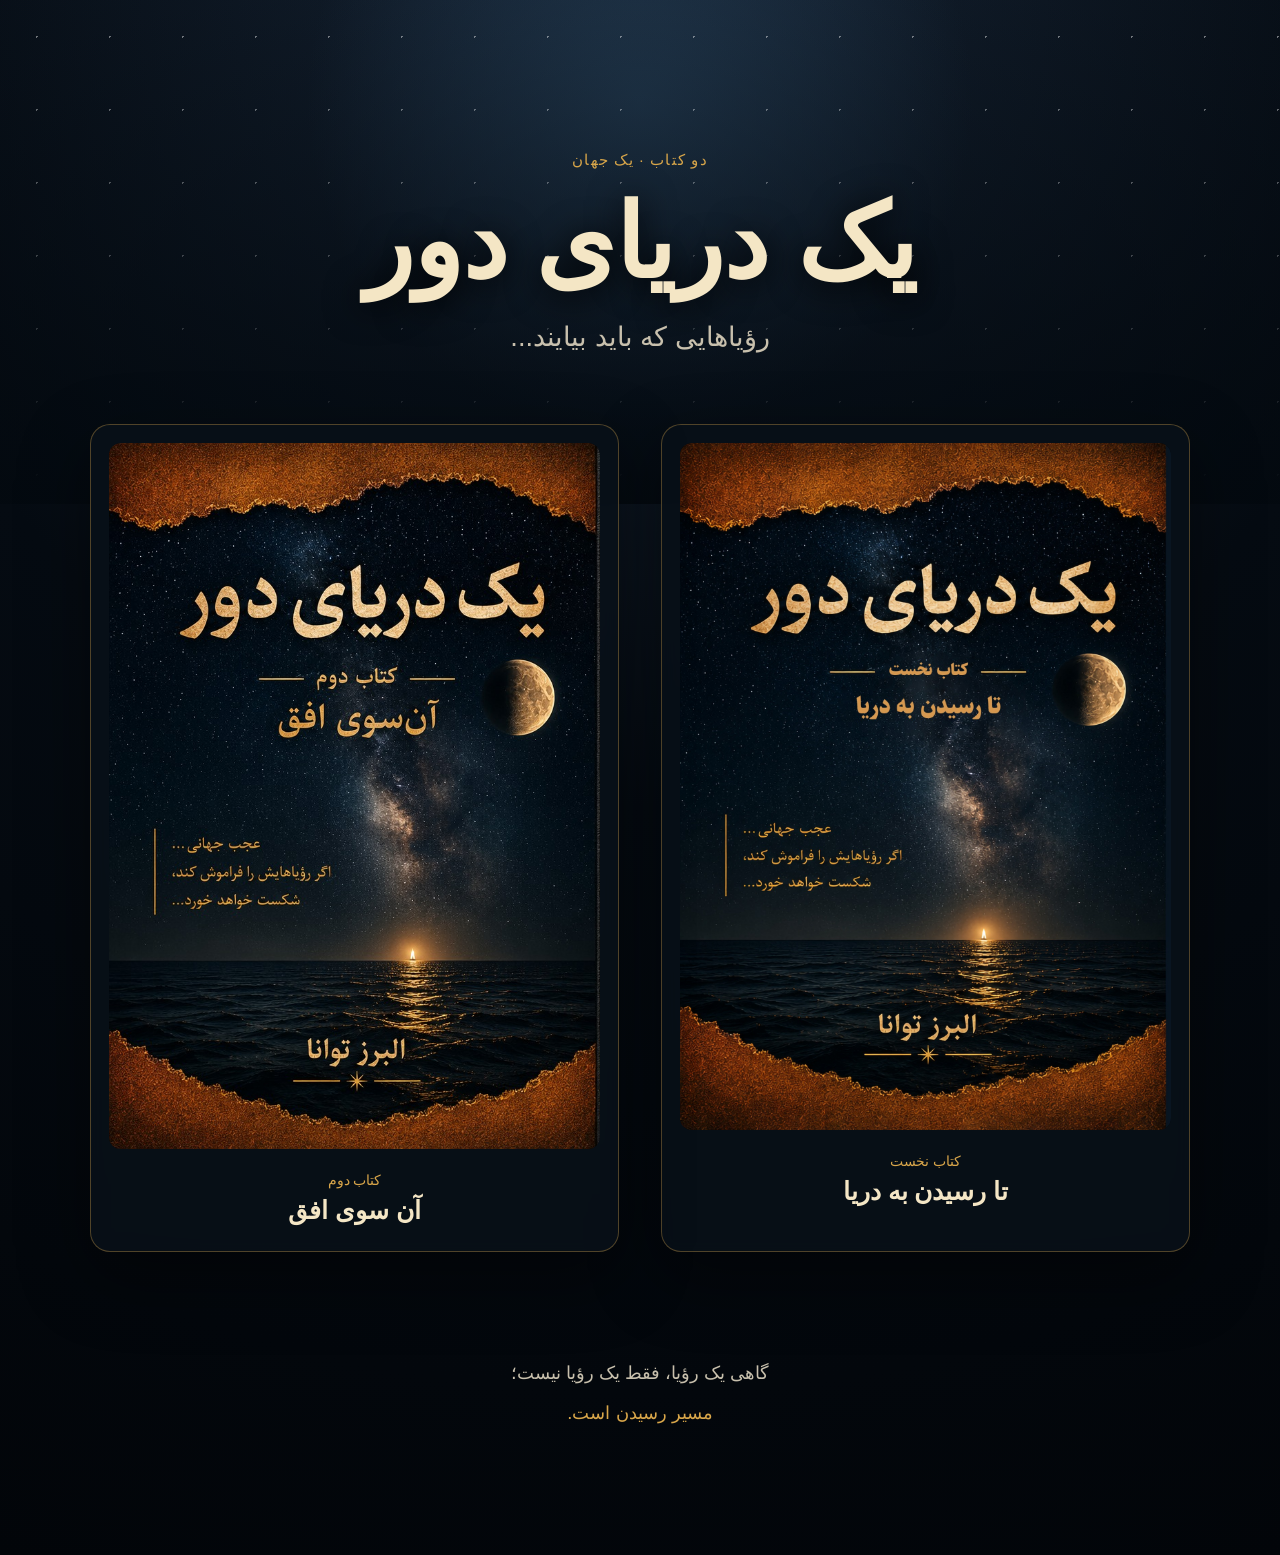
==== index.html @ 5db37dd8 "Add files via upload" ====
<!doctype html>
<html lang="fa" dir="rtl">
<head>
  <meta charset="utf-8">
  <meta name="viewport" content="width=device-width,initial-scale=1">
  <title>یک دریای دور</title>
  <meta name="description" content="یک دریای دور؛ دو کتاب، دو مسیر، یک دریا.">
  <link rel="stylesheet" href="style.css">
</head>
<body>
  <main class="page">
    <section class="hero">
      <div class="stars"></div>
      <div class="hero-copy">
        <p class="eyebrow">دو کتاب · یک جهان</p>
        <h1>یک دریای دور</h1>
        <p class="subtitle">رؤیاهایی که باید بیایند...</p>
      </div>
    </section>

    <section class="books" aria-label="دو جلد کتاب">
      <article class="book-card">
        <img src="cover1.jpg" alt="جلد کتاب نخست یک دریای دور؛ تا رسیدن به دریا" loading="eager">
        <div class="book-info">
          <span>کتاب نخست</span>
          <h2>تا رسیدن به دریا</h2>
        </div>
      </article>
      <article class="book-card">
        <img src="cover2.jpg" alt="جلد کتاب دوم یک دریای دور؛ آن سوی افق" loading="eager">
        <div class="book-info">
          <span>کتاب دوم</span>
          <h2>آن سوی افق</h2>
        </div>
      </article>
    </section>

    <section class="closing">
      <p>گاهی یک رؤیا، فقط یک رؤیا نیست؛</p>
      <p>مسیر رسیدن است.</p>
    </section>
  </main>
</body>
</html>
---- style.css ----
:root{--bg:#050b12;--gold:#d8a64a;--cream:#f4e6c5;--muted:#c8c0ad}
*{box-sizing:border-box}html{scroll-behavior:smooth}body{margin:0;background:radial-gradient(circle at 50% 0,#172536 0,#050b12 48%,#020509 100%);color:var(--cream);font-family:"Noto Sans Arabic","Segoe UI",Tahoma,sans-serif}.page{min-height:100vh;overflow:hidden}.hero{position:relative;min-height:56vh;display:grid;place-items:center;text-align:center;padding:70px 20px;background:linear-gradient(180deg,rgba(3,9,15,.1),rgba(3,9,15,.82)),radial-gradient(circle at 50% 20%,#22394f 0,transparent 44%)}.stars{position:absolute;inset:0;opacity:.45;background-image:radial-gradient(#fff 1px,transparent 1px);background-size:73px 73px;mask-image:linear-gradient(to bottom,#000,transparent)}.hero-copy{position:relative;z-index:1}.eyebrow{letter-spacing:.08em;color:var(--gold);font-size:.95rem;margin:0 0 18px}.hero h1{margin:0;font-size:clamp(3rem,8vw,7rem);font-weight:700;line-height:1.1;text-shadow:0 4px 35px #000}.subtitle{font-size:clamp(1.15rem,2.5vw,1.7rem);color:var(--muted);margin:22px 0 0}.books{width:min(1100px,92vw);margin:-80px auto 0;position:relative;z-index:2;display:grid;grid-template-columns:repeat(2,minmax(0,1fr));gap:42px}.book-card{background:rgba(9,16,24,.88);border:1px solid rgba(216,166,74,.35);border-radius:20px;padding:18px;box-shadow:0 25px 70px rgba(0,0,0,.45);backdrop-filter:blur(8px)}.book-card img{display:block;width:100%;max-height:720px;object-fit:contain;border-radius:12px;background:#02070c}.book-info{text-align:center;padding:22px 8px 8px}.book-info span{color:var(--gold);font-size:.9rem}.book-info h2{margin:7px 0 0;font-size:1.55rem}.closing{text-align:center;padding:100px 20px 120px;color:var(--muted);font-size:1.15rem;line-height:2}.closing p{margin:3px}.closing p:last-child{color:var(--gold)}@media(max-width:720px){.hero{min-height:48vh}.books{grid-template-columns:1fr;gap:26px;margin-top:-45px}.book-card img{max-height:none}.closing{padding-top:70px}}
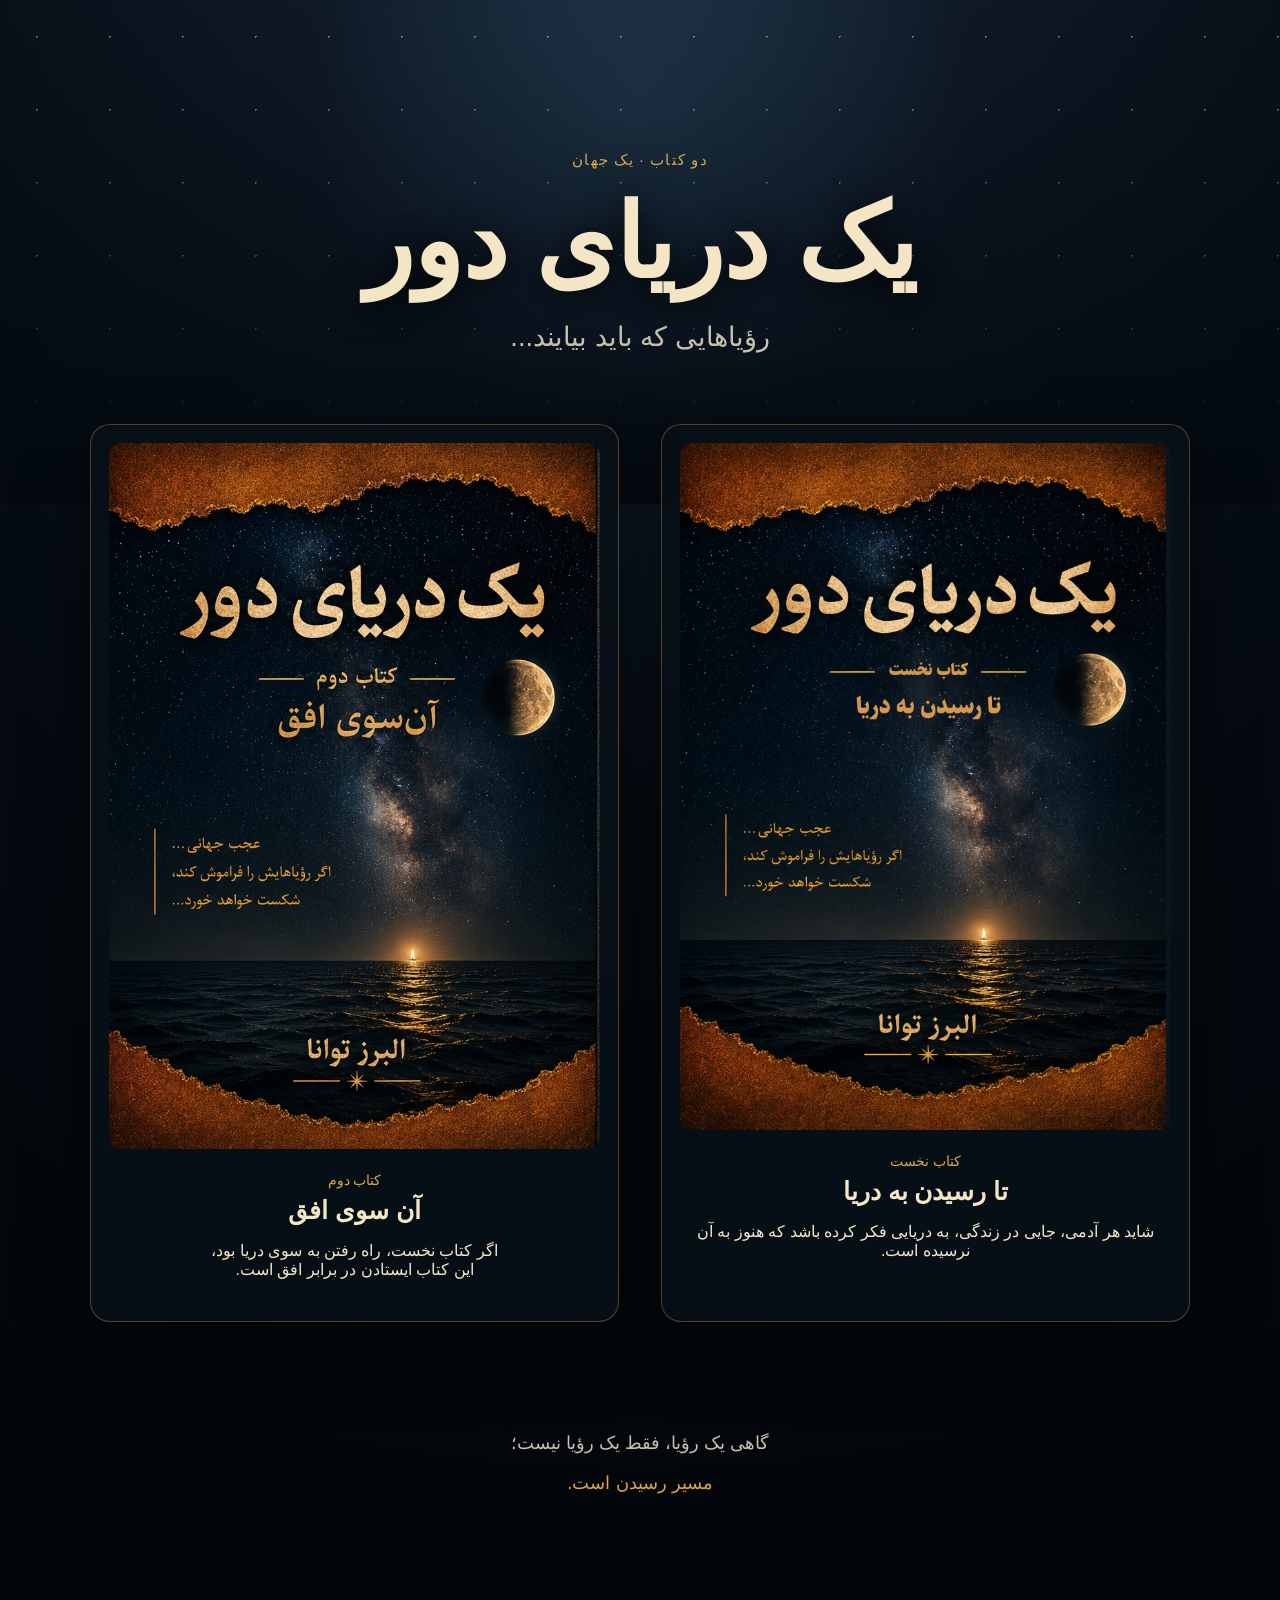
==== commit d5443ba3: "Add descriptions below the two book covers" ====
--- a/index.html
+++ b/index.html
@@ -24,6 +24,7 @@
         <div class="book-info">
           <span>کتاب نخست</span>
           <h2>تا رسیدن به دریا</h2>
+          <p>شاید هر آدمی، جایی در زندگی، به دریایی فکر کرده باشد که هنوز به آن نرسیده است.</p>
         </div>
       </article>
       <article class="book-card">
@@ -31,6 +32,7 @@
         <div class="book-info">
           <span>کتاب دوم</span>
           <h2>آن سوی افق</h2>
+          <p>اگر کتاب نخست، راه رفتن به سوی دریا بود،<br>این کتاب ایستادن در برابر افق است.</p>
         </div>
       </article>
     </section>
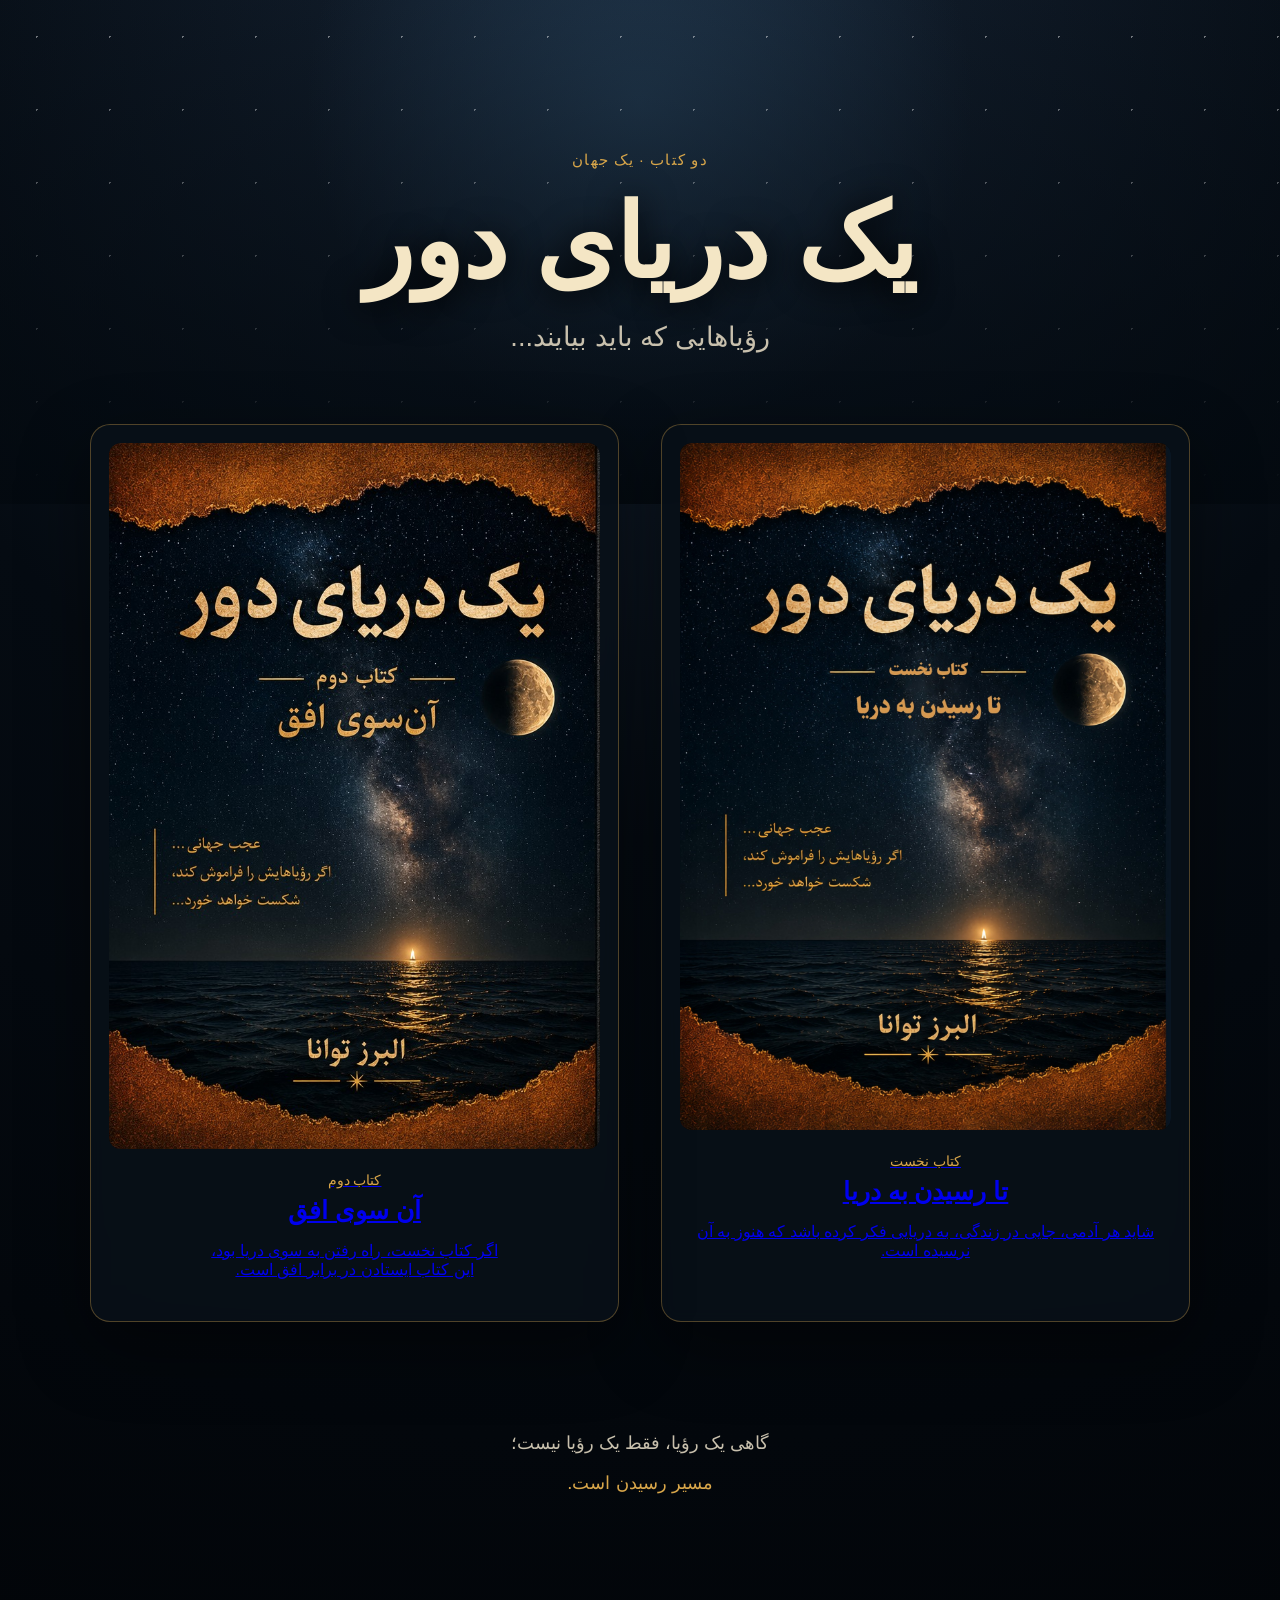
==== commit 5376bfa5: "پیوند دادن جلدها به صفحه کتاب‌ها" ====
--- a/index.html
+++ b/index.html
@@ -19,22 +19,22 @@
     </section>
 
     <section class="books" aria-label="دو جلد کتاب">
-      <article class="book-card">
+      <a class="book-card" href="book1.html">
         <img src="cover1.jpg" alt="جلد کتاب نخست یک دریای دور؛ تا رسیدن به دریا" loading="eager">
         <div class="book-info">
           <span>کتاب نخست</span>
           <h2>تا رسیدن به دریا</h2>
           <p>شاید هر آدمی، جایی در زندگی، به دریایی فکر کرده باشد که هنوز به آن نرسیده است.</p>
         </div>
-      </article>
-      <article class="book-card">
+      </a>
+      <a class="book-card" href="book2.html">
         <img src="cover2.jpg" alt="جلد کتاب دوم یک دریای دور؛ آن سوی افق" loading="eager">
         <div class="book-info">
           <span>کتاب دوم</span>
           <h2>آن سوی افق</h2>
           <p>اگر کتاب نخست، راه رفتن به سوی دریا بود،<br>این کتاب ایستادن در برابر افق است.</p>
         </div>
-      </article>
+      </a>
     </section>
 
     <section class="closing">
